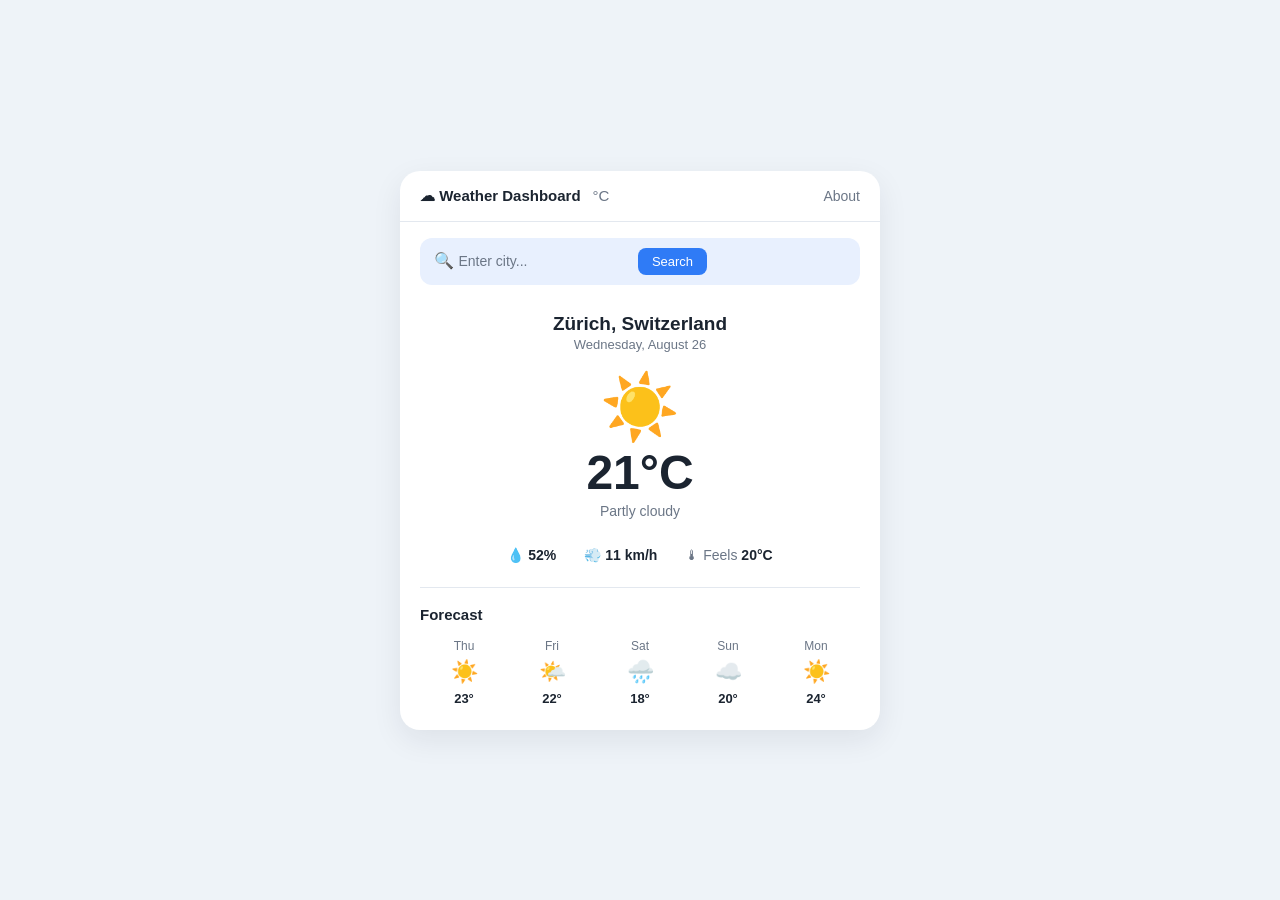
==== index.html @ d7498c69 "commit 1" ====
<!DOCTYPE html>

<html lang="en">

<head>

  <meta charset="UTF-8">
  <meta name="viewport" content="width=device-width, initial-scale=1.0">
  <title>Weather Dashboard</title>
  <link rel="stylesheet" href="style.css">

</head>

<body>

  <div class="dashboard">
    <div class="topbar">
      <div class="brand">☁ Weather Dashboard <span class="unit">°C</span></div>
      <div class="about">About</div>
    </div>

    <div class="search">
      <div class="search-box">
        <form method="POST">
          🔍
          <input type="text" name="city" placeholder="Enter city..." required>
          <button type="submit">Search</button>
        </form>
      </div>
    </div>

    <div class="main">
      <div class="city">Zürich, Switzerland</div>
      <div class="date">Wednesday, August 26</div>
      <div class="icon">☀️</div>
      <div class="temp">21°C</div>
      <div class="desc">Partly cloudy</div>
    </div>

    <div class="stats">
      <div>💧 <span>52%</span></div>
      <div>💨 <span>11 km/h</span></div>
      <div>🌡 Feels <span>20°C</span></div>
    </div>

    <hr>

    <div class="forecast-title">Forecast</div>
    <div class="forecast">
      <div class="day"><div class="name">Thu</div><div class="icon">☀️</div><div class="temp">23°</div></div>
      <div class="day"><div class="name">Fri</div><div class="icon">🌤️</div><div class="temp">22°</div></div>
      <div class="day"><div class="name">Sat</div><div class="icon">🌧️</div><div class="temp">18°</div></div>
      <div class="day"><div class="name">Sun</div><div class="icon">☁️</div><div class="temp">20°</div></div>
      <div class="day"><div class="name">Mon</div><div class="icon">☀️</div><div class="temp">24°</div></div>
    </div>
  </div>

</body>
</html>
---- style.css ----
:root{
  --bg:#eef3f8;
  --card:#ffffff;
  --ink:#1b2430;
  --muted:#6b7686;
  --accent:#2f7bf6;
  --accent-soft:#e8f0fe;
  --line:#e3e8ef;
}

*{box-sizing:border-box;margin:0;padding:0;}
body{
  font-family: 'Segoe UI', -apple-system, sans-serif;
  background: var(--bg);
  color: var(--ink);
  min-height:100vh;
  display:flex;
  align-items:center;
  justify-content:center;
  padding: 24px;
}

.dashboard{
  width:100%;
  max-width:480px;
  background:var(--card);
  border-radius:20px;
  box-shadow:0 10px 30px rgba(20,30,50,0.08);
  overflow:hidden;
}

.topbar{
  display:flex;
  align-items:center;
  justify-content:space-between;
  padding:16px 20px;
  border-bottom:1px solid var(--line);
}

.topbar .brand{
  display:flex;
  align-items:center;
  gap:8px;
  font-weight:600;
  font-size:15px;
}

.topbar .brand .unit{
  color:var(--muted);
  font-weight:400;
  margin-left:4px;
}

.topbar .about{
  color:var(--muted);
  font-size:14px;
  cursor:pointer;
}

.search{
  padding:16px 20px 0;
}

.search-box{
  display:flex;
  align-items:center;
  gap:10px;
  background:var(--accent-soft);
  border-radius:12px;
  padding:10px 14px;
}

.search-box input{
  flex:1;
  border:none;
  background:transparent;
  outline:none;
  font-size:14px;
  color:var(--ink);
}

.search-box input::placeholder{color:var(--muted);}

.search-box button{
  border:none;
  background:var(--accent);
  color:#fff;
  padding:6px 14px;
  border-radius:8px;
  font-size:13px;
  cursor:pointer;
}

.main{
  text-align:center;
  padding:28px 20px 8px;
}

.main .city{
  font-size:19px;
  font-weight:600;
}

.main .date{
  color:var(--muted);
  font-size:13px;
  margin-top:2px;
}

.main .icon{
  font-size:64px;
  margin:18px 0 4px;
}

.main .temp{
  font-size:48px;
  font-weight:700;
  line-height:1;
}

.main .desc{
  color:var(--muted);
  font-size:14px;
  margin-top:6px;
}

.stats{
  display:flex;
  justify-content:center;
  gap:28px;
  padding:20px 20px 24px;
  font-size:14px;
  color:var(--muted);
}

.stats span{color:var(--ink); font-weight:600;}
hr{
  border:none;
  border-top:1px solid var(--line);
  margin:0 20px;
}

.forecast-title{
  padding:18px 20px 8px;
  font-size:15px;
  font-weight:600;
}

.forecast{
  display:flex;
  justify-content:space-between;
  padding:8px 20px 24px;
}

.forecast .day{
  text-align:center;
  flex:1;
}

.forecast .day .name{
  font-size:12px;
  color:var(--muted);
  margin-bottom:6px;
}

.forecast .day .icon{
  font-size:22px;
}

.forecast .day .temp{
  font-size:13px;
  font-weight:600;
  margin-top:6px;
}
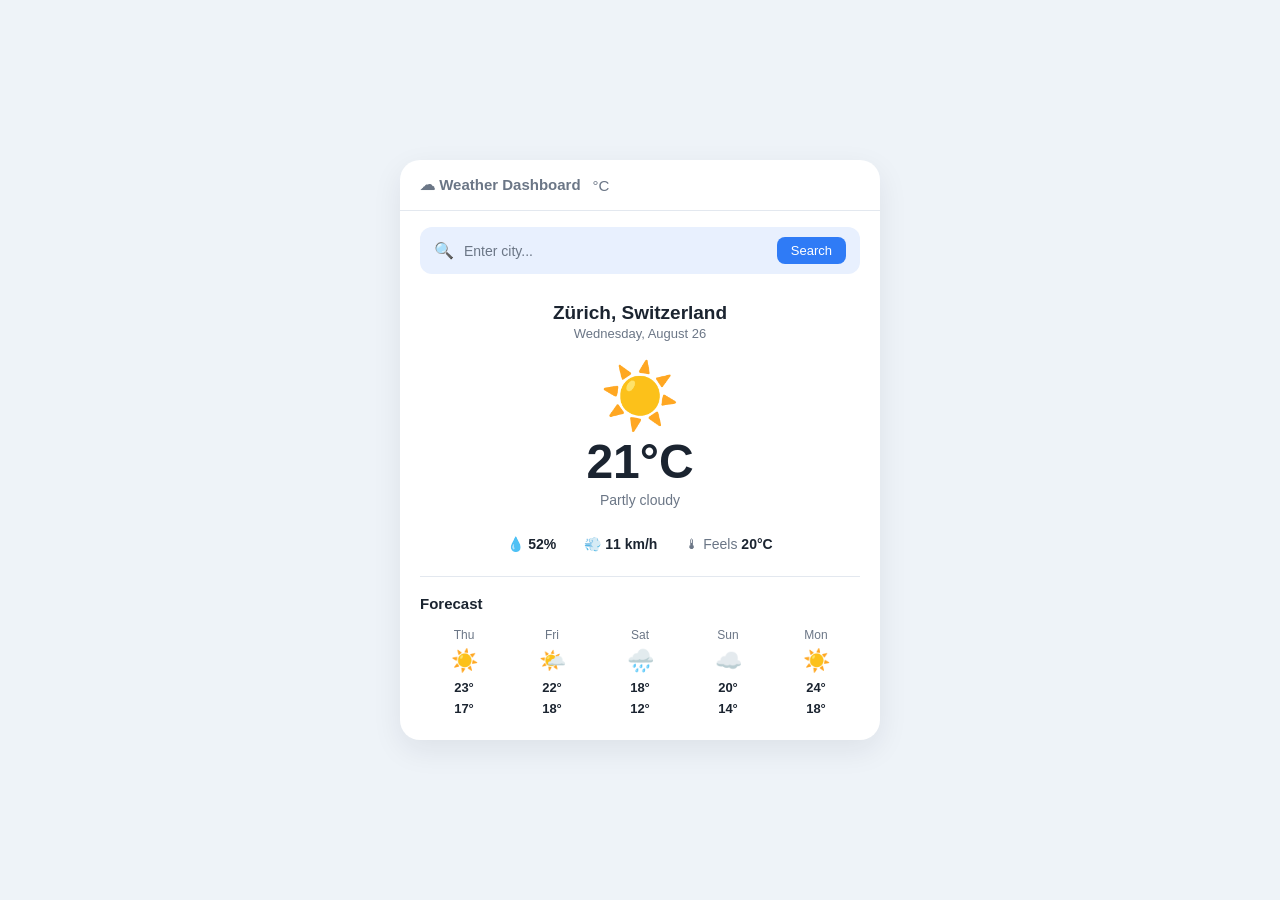
==== commit 80007e9b: "Added foreecast" ====
--- a/index.html
+++ b/index.html
@@ -16,16 +16,13 @@
   <div class="dashboard">
     <div class="topbar">
       <div class="brand">☁ Weather Dashboard <span class="unit">°C</span></div>
-      <div class="about">About</div>
     </div>
 
     <div class="search">
       <div class="search-box">
-        <form method="POST">
           🔍
-          <input type="text" name="city" placeholder="Enter city..." required>
+          <input type="text" placeholder="Enter city...">
           <button type="submit">Search</button>
-        </form>
       </div>
     </div>
 
@@ -47,11 +44,36 @@
 
     <div class="forecast-title">Forecast</div>
     <div class="forecast">
-      <div class="day"><div class="name">Thu</div><div class="icon">☀️</div><div class="temp">23°</div></div>
-      <div class="day"><div class="name">Fri</div><div class="icon">🌤️</div><div class="temp">22°</div></div>
-      <div class="day"><div class="name">Sat</div><div class="icon">🌧️</div><div class="temp">18°</div></div>
-      <div class="day"><div class="name">Sun</div><div class="icon">☁️</div><div class="temp">20°</div></div>
-      <div class="day"><div class="name">Mon</div><div class="icon">☀️</div><div class="temp">24°</div></div>
+      <div class="day">
+        <div class="name">Thu</div>
+        <div class="icon">☀️</div>
+        <div class="temp_max">23°</div>
+        <div class="temp_min">17°</div>
+      </div>
+      <div class="day">
+        <div class="name">Fri</div>
+        <div class="icon">🌤️</div>
+        <div class="temp_max">22°</div>
+        <div class="temp_min">18°</div>
+      </div>
+      <div class="day">
+        <div class="name">Sat</div>
+        <div class="icon">🌧️</div>
+        <div class="temp_max">18°</div>
+        <div class="temp_min">12°</div>
+      </div>
+      <div class="day">
+        <div class="name">Sun</div>
+        <div class="icon">☁️</div>
+        <div class="temp_max">20°</div>
+        <div class="temp_min">14°</div>
+      </div>
+      <div class="day">
+        <div class="name">Mon</div>
+        <div class="icon">☀️</div>
+        <div class="temp_max">24°</div>
+        <div class="temp_min">18°</div>
+      </div>
     </div>
   </div>
 
--- a/style.css
+++ b/style.css
@@ -51,7 +51,7 @@
   margin-left:4px;
 }
 
-.topbar .about{
+.topbar{
   color:var(--muted);
   font-size:14px;
   cursor:pointer;
@@ -167,7 +167,13 @@
   font-size:22px;
 }
 
-.forecast .day .temp{
+.forecast .day .temp_max{
+  font-size:13px;
+  font-weight:600;
+  margin-top:6px;
+}
+
+.forecast .day .temp_min{
   font-size:13px;
   font-weight:600;
   margin-top:6px;
